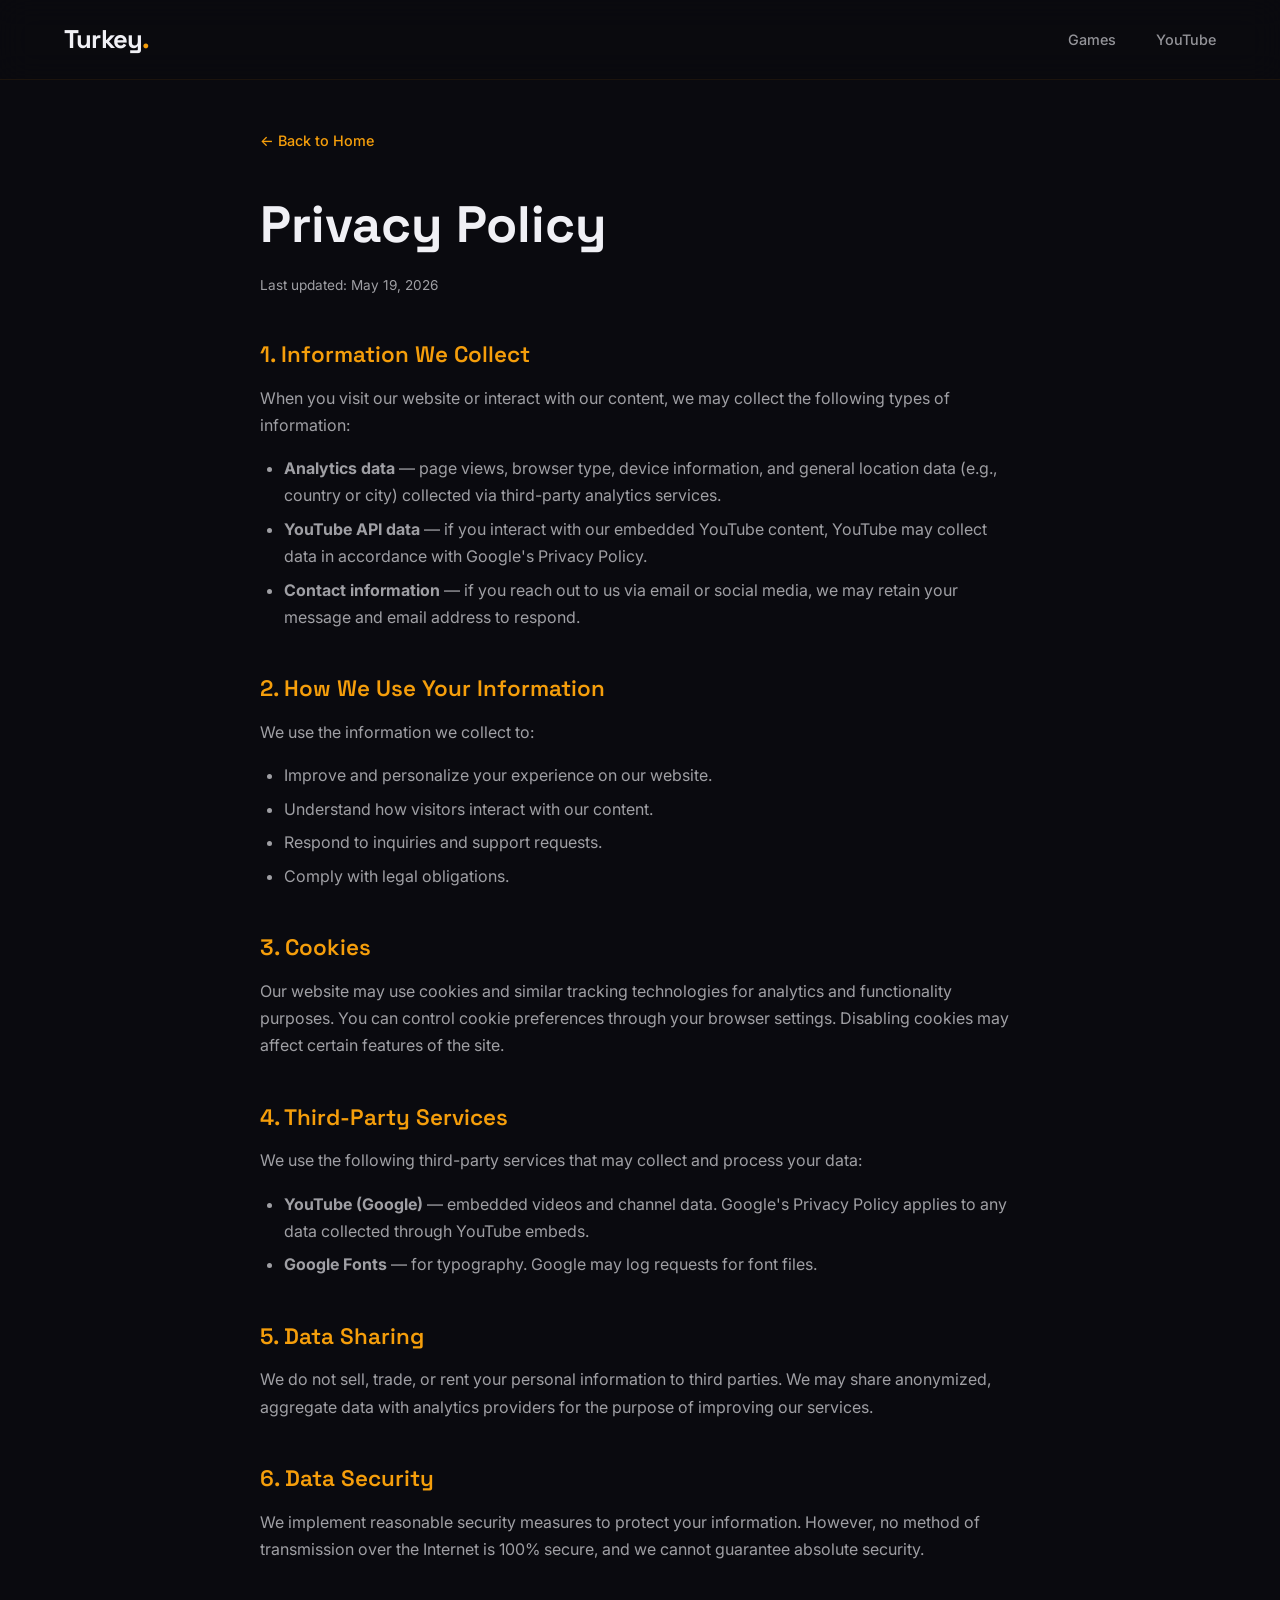
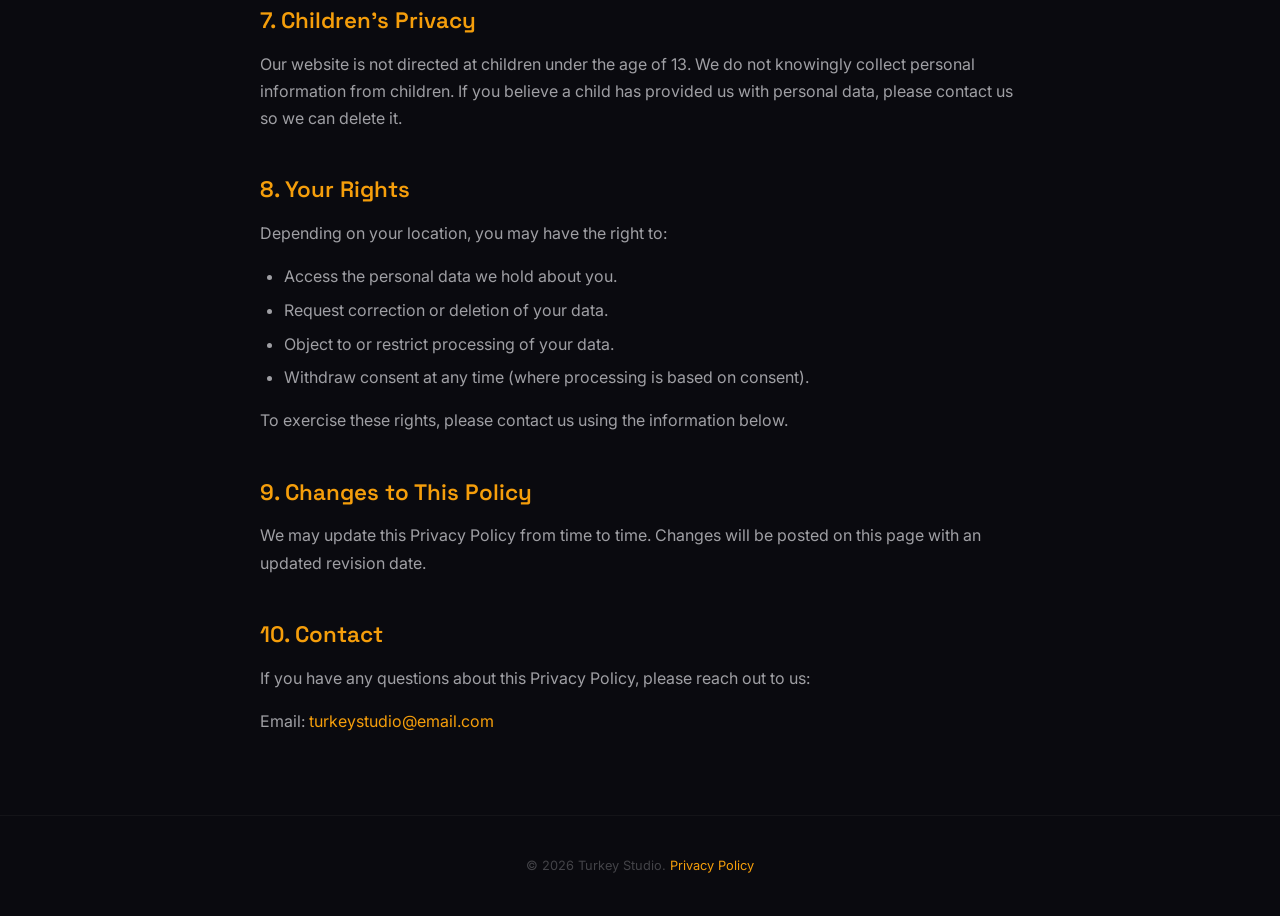
==== privacy-policy.html @ b1a8ad9e "Add files via upload" ====
<!DOCTYPE html>
<html lang="en">
<head>
  <meta charset="UTF-8" />
  <meta name="viewport" content="width=device-width, initial-scale=1.0" />
  <title>Privacy Policy - Turkey Studio</title>
  <link rel="preconnect" href="https://fonts.googleapis.com" />
  <link rel="preconnect" href="https://fonts.gstatic.com" crossorigin />
  <link href="https://fonts.googleapis.com/css2?family=Inter:wght@400;500;600;700;800;900&family=Space+Grotesk:wght@400;500;600;700&display=swap" rel="stylesheet" />
  <link rel="stylesheet" href="style.css" />
</head>
<body>

  <nav id="nav">
    <div class="logo"><a href="index.html" style="text-decoration:none;color:inherit;">Turkey<span>.</span></a></div>
    <div class="nav-links" id="navLinks">
      <a href="index.html#games">Games</a>
      <a href="index.html#youtube">YouTube</a>
    </div>
    <button class="hamburger" id="hamburger" aria-label="Menu">
      <span></span><span></span><span></span>
    </button>
  </nav>

  <section class="legal-section">
    <div class="legal-container">
      <a href="index.html" class="back-link">&larr; Back to Home</a>
      <h1>Privacy Policy</h1>
      <p class="legal-date">Last updated: May 19, 2026</p>

      <h2>1. Information We Collect</h2>
      <p>When you visit our website or interact with our content, we may collect the following types of information:</p>
      <ul>
        <li><strong>Analytics data</strong> &mdash; page views, browser type, device information, and general location data (e.g., country or city) collected via third-party analytics services.</li>
        <li><strong>YouTube API data</strong> &mdash; if you interact with our embedded YouTube content, YouTube may collect data in accordance with Google's Privacy Policy.</li>
        <li><strong>Contact information</strong> &mdash; if you reach out to us via email or social media, we may retain your message and email address to respond.</li>
      </ul>

      <h2>2. How We Use Your Information</h2>
      <p>We use the information we collect to:</p>
      <ul>
        <li>Improve and personalize your experience on our website.</li>
        <li>Understand how visitors interact with our content.</li>
        <li>Respond to inquiries and support requests.</li>
        <li>Comply with legal obligations.</li>
      </ul>

      <h2>3. Cookies</h2>
      <p>Our website may use cookies and similar tracking technologies for analytics and functionality purposes. You can control cookie preferences through your browser settings. Disabling cookies may affect certain features of the site.</p>

      <h2>4. Third-Party Services</h2>
      <p>We use the following third-party services that may collect and process your data:</p>
      <ul>
        <li><strong>YouTube (Google)</strong> &mdash; embedded videos and channel data. Google's Privacy Policy applies to any data collected through YouTube embeds.</li>
        <li><strong>Google Fonts</strong> &mdash; for typography. Google may log requests for font files.</li>
      </ul>

      <h2>5. Data Sharing</h2>
      <p>We do not sell, trade, or rent your personal information to third parties. We may share anonymized, aggregate data with analytics providers for the purpose of improving our services.</p>

      <h2>6. Data Security</h2>
      <p>We implement reasonable security measures to protect your information. However, no method of transmission over the Internet is 100% secure, and we cannot guarantee absolute security.</p>

      <h2>7. Children's Privacy</h2>
      <p>Our website is not directed at children under the age of 13. We do not knowingly collect personal information from children. If you believe a child has provided us with personal data, please contact us so we can delete it.</p>

      <h2>8. Your Rights</h2>
      <p>Depending on your location, you may have the right to:</p>
      <ul>
        <li>Access the personal data we hold about you.</li>
        <li>Request correction or deletion of your data.</li>
        <li>Object to or restrict processing of your data.</li>
        <li>Withdraw consent at any time (where processing is based on consent).</li>
      </ul>
      <p>To exercise these rights, please contact us using the information below.</p>

      <h2>9. Changes to This Policy</h2>
      <p>We may update this Privacy Policy from time to time. Changes will be posted on this page with an updated revision date.</p>

      <h2>10. Contact</h2>
      <p>If you have any questions about this Privacy Policy, please reach out to us:</p>
      <p class="contact-info">Email: <a href="mailto:turkeystudio@email.com">turkeystudio@email.com</a></p>
    </div>
  </section>

  <footer>
    &copy; <span id="year"></span> Turkey Studio. <a href="privacy-policy.html">Privacy Policy</a>
  </footer>

  <script>
    const nav = document.getElementById('nav');
    window.addEventListener('scroll', () => {
      nav.classList.toggle('scrolled', window.scrollY > 40);
    });

    const hamburger = document.getElementById('hamburger');
    const navLinks = document.getElementById('navLinks');
    hamburger.addEventListener('click', () => {
      hamburger.classList.toggle('active');
      navLinks.classList.toggle('open');
    });
    navLinks.querySelectorAll('a').forEach(link => {
      link.addEventListener('click', () => {
        hamburger.classList.remove('active');
        navLinks.classList.remove('open');
      });
    });

    document.getElementById('year').textContent = new Date().getFullYear();
  </script>
</body>
</html>
---- style.css ----
*, *::before, *::after { margin: 0; padding: 0; box-sizing: border-box; }
html { scroll-behavior: smooth; }
body {
  font-family: 'Inter', sans-serif;
  background: #0a0a0f;
  color: #f0f0f5;
  overflow-x: hidden;
  line-height: 1.6;
}
::selection { background: #f59e0b; color: #0a0a0f; }

::-webkit-scrollbar { width: 8px; }
::-webkit-scrollbar-track { background: #0a0a0f; }
::-webkit-scrollbar-thumb { background: #f59e0b; border-radius: 4px; }

#particles {
  position: fixed;
  top: 0; left: 0;
  width: 100vw;
  height: 100vh;
  pointer-events: none;
  z-index: 0;
}

nav {
  position: fixed;
  top: 0; left: 0; right: 0;
  z-index: 100;
  display: flex;
  align-items: center;
  justify-content: space-between;
  padding: 1.2rem 5%;
  background: rgba(10,10,15,0.7);
  backdrop-filter: blur(16px);
  -webkit-backdrop-filter: blur(16px);
  border-bottom: 1px solid rgba(245,158,11,0.08);
  transition: background 0.3s;
}
nav.scrolled { background: rgba(10,10,15,0.95); }
.logo {
  font-family: 'Space Grotesk', sans-serif;
  font-size: 1.6rem;
  font-weight: 700;
  letter-spacing: -0.03em;
}
.logo span { color: #f59e0b; }
.nav-links { display: flex; gap: 2.5rem; align-items: center; }
.nav-links a {
  color: rgba(240,240,245,0.6);
  text-decoration: none;
  font-size: 0.9rem;
  font-weight: 500;
  transition: color 0.25s;
  position: relative;
}
.nav-links a::after {
  content: '';
  position: absolute;
  bottom: -4px; left: 0;
  width: 0; height: 2px;
  background: #f59e0b;
  transition: width 0.3s;
}
.nav-links a:hover { color: #f0f0f5; }
.nav-links a:hover::after { width: 100%; }

.hamburger { display: none; flex-direction: column; gap: 5px; cursor: pointer; background: none; border: none; }
.hamburger span {
  width: 26px; height: 2px;
  background: #f0f0f5;
  border-radius: 2px;
  transition: 0.3s;
}

section { position: relative; z-index: 1; padding: 6rem 5%; }
.section-label {
  display: inline-block;
  font-size: 0.75rem;
  font-weight: 600;
  letter-spacing: 0.15em;
  text-transform: uppercase;
  color: #f59e0b;
  margin-bottom: 0.75rem;
  border: 1px solid rgba(245,158,11,0.2);
  padding: 0.3rem 0.9rem;
  border-radius: 100px;
}
.section-title {
  font-family: 'Space Grotesk', sans-serif;
  font-size: clamp(2rem, 5vw, 3.2rem);
  font-weight: 700;
  line-height: 1.15;
  margin-bottom: 1rem;
}
.section-sub {
  color: rgba(240,240,245,0.55);
  font-size: 1.05rem;
  max-width: 560px;
  margin-bottom: 3rem;
}

.hero {
  min-height: 100vh;
  display: flex;
  flex-direction: column;
  justify-content: center;
  padding: 0 5%;
  position: relative;
  z-index: 1;
}
.hero h1 {
  font-family: 'Space Grotesk', sans-serif;
  font-size: clamp(2.8rem, 10vw, 6rem);
  font-weight: 800;
  line-height: 1.05;
  letter-spacing: -0.04em;
  margin-bottom: 1.2rem;
}
.hero h1 span { color: #f59e0b; }
.hero p {
  font-size: 1.1rem;
  color: rgba(240,240,245,0.55);
  max-width: 520px;
  margin-bottom: 2.5rem;
}
.hero-btns { display: flex; gap: 1rem; flex-wrap: wrap; }
.btn {
  display: inline-flex;
  align-items: center;
  gap: 0.5rem;
  text-decoration: none;
  font-weight: 600;
  font-size: 0.9rem;
  padding: 0.85rem 2rem;
  border-radius: 100px;
  transition: transform 0.25s, box-shadow 0.25s;
  border: none;
  cursor: pointer;
}
.btn:hover { transform: translateY(-2px); }
.btn-primary {
  background: #f59e0b;
  color: #0a0a0f;
}
.btn-primary:hover { box-shadow: 0 0 32px rgba(245,158,11,0.3); }
.btn-outline {
  background: transparent;
  color: #f0f0f5;
  border: 1px solid rgba(240,240,245,0.15);
}
.btn-outline:hover { border-color: #f59e0b; box-shadow: 0 0 24px rgba(245,158,11,0.12); }

.hero-scroll {
  position: absolute;
  bottom: 2rem;
  left: 50%;
  transform: translateX(-50%);
  display: flex;
  flex-direction: column;
  align-items: center;
  gap: 0.5rem;
  color: rgba(240,240,245,0.25);
  font-size: 0.7rem;
  letter-spacing: 0.2em;
  text-transform: uppercase;
  animation: float 2.5s infinite;
}
.hero-scroll .arrow { font-size: 1.2rem; }
@keyframes float {
  0%, 100% { transform: translateX(-50%) translateY(0); }
  50% { transform: translateX(-50%) translateY(8px); }
}

.games-section {
  background: linear-gradient(180deg, #0a0a0f 0%, #0f0f1a 100%);
  text-align: center;
}
.coming-soon {
  display: flex;
  flex-direction: column;
  align-items: center;
  gap: 1.5rem;
  padding: 3rem 1rem;
}
.coming-soon .icon {
  font-size: 4rem;
  animation: pulse-glow 2s infinite;
}
@keyframes pulse-glow {
  0%, 100% { transform: scale(1); opacity: 0.7; }
  50% { transform: scale(1.1); opacity: 1; }
}
.coming-soon h3 {
  font-family: 'Space Grotesk', sans-serif;
  font-size: 2.4rem;
  font-weight: 700;
  color: #f59e0b;
}
.coming-soon .bar {
  width: 120px;
  height: 3px;
  background: rgba(245,158,11,0.15);
  border-radius: 4px;
  overflow: hidden;
  position: relative;
}
.coming-soon .bar::after {
  content: '';
  position: absolute;
  top: 0; left: -100%;
  width: 100%;
  height: 100%;
  background: #f59e0b;
  border-radius: 4px;
  animation: bar-load 2.4s infinite ease-in-out;
}
@keyframes bar-load {
  0% { left: -100%; }
  100% { left: 100%; }
}

.youtube-section {
  text-align: center;
  background: linear-gradient(135deg, rgba(245,158,11,0.04), transparent);
}
.youtube-section .section-sub { margin-left: auto; margin-right: auto; }
.youtube-card {
  display: inline-flex;
  align-items: center;
  gap: 1.2rem;
  background: rgba(255,255,255,0.03);
  border: 1px solid rgba(255,255,255,0.06);
  border-radius: 20px;
  padding: 1.2rem 2rem 1.2rem 1.5rem;
  text-decoration: none;
  color: #f0f0f5;
  transition: transform 0.3s, border-color 0.3s, box-shadow 0.3s;
  margin-top: 0.5rem;
}
.youtube-card:hover {
  transform: scale(1.04);
  border-color: #ff0033;
  box-shadow: 0 0 40px rgba(255,0,51,0.12);
}
.youtube-icon {
  width: 48px; height: 48px;
  background: #ff0033;
  border-radius: 14px;
  display: flex;
  align-items: center;
  justify-content: center;
  font-size: 1.4rem;
  flex-shrink: 0;
}
.youtube-card .info { text-align: left; }
.youtube-card .info .handle {
  font-weight: 700;
  font-size: 1.05rem;
}
.youtube-card .info .sub {
  font-size: 0.8rem;
  color: rgba(240,240,245,0.4);
}

footer {
  position: relative;
  z-index: 1;
  text-align: center;
  padding: 2.5rem 5%;
  border-top: 1px solid rgba(255,255,255,0.04);
  color: rgba(240,240,245,0.25);
  font-size: 0.8rem;
}
footer a { color: #f59e0b; text-decoration: none; }

.legal-section {
  min-height: 100vh;
  padding: 8rem 5% 4rem;
  position: relative;
  z-index: 1;
}
.legal-container {
  max-width: 760px;
  margin: 0 auto;
}
.legal-container h1 {
  font-family: 'Space Grotesk', sans-serif;
  font-size: clamp(2rem, 5vw, 3.2rem);
  font-weight: 700;
  margin-bottom: 0.5rem;
}
.legal-container h2 {
  font-family: 'Space Grotesk', sans-serif;
  font-size: 1.4rem;
  font-weight: 600;
  color: #f59e0b;
  margin-top: 2.5rem;
  margin-bottom: 0.75rem;
}
.legal-container p {
  color: rgba(240,240,245,0.65);
  line-height: 1.7;
  margin-bottom: 1rem;
}
.legal-container ul {
  color: rgba(240,240,245,0.65);
  padding-left: 1.5rem;
  margin-bottom: 1rem;
  line-height: 1.7;
}
.legal-container ul li { margin-bottom: 0.4rem; }
.legal-date {
  font-size: 0.85rem;
  color: rgba(240,240,245,0.35);
  margin-bottom: 2rem;
}
.back-link {
  display: inline-block;
  color: #f59e0b;
  text-decoration: none;
  font-size: 0.9rem;
  font-weight: 500;
  margin-bottom: 2rem;
  transition: opacity 0.25s;
}
.back-link:hover { opacity: 0.7; }
.contact-info a { color: #f59e0b; text-decoration: none; }
.contact-info a:hover { text-decoration: underline; }

.fade-up {
  opacity: 0;
  transform: translateY(40px);
  transition: opacity 0.8s ease, transform 0.8s ease;
}
.fade-up.visible {
  opacity: 1;
  transform: translateY(0);
}
.fade-up.delay-1 { transition-delay: 0.1s; }
.fade-up.delay-2 { transition-delay: 0.2s; }
.fade-up.delay-3 { transition-delay: 0.3s; }
.fade-up.delay-4 { transition-delay: 0.4s; }

@media (max-width: 768px) {
  .nav-links { display: none; flex-direction: column; position: absolute; top: 100%; left: 0; right: 0; background: rgba(10,10,15,0.98); padding: 2rem; gap: 1.5rem; border-bottom: 1px solid rgba(255,255,255,0.04); }
  .nav-links.open { display: flex; }
  .hamburger { display: flex; }
  .hamburger.active span:nth-child(1) { transform: rotate(45deg) translate(5px, 5px); }
  .hamburger.active span:nth-child(2) { opacity: 0; }
  .hamburger.active span:nth-child(3) { transform: rotate(-45deg) translate(5px, -5px); }
  .hero h1 { font-size: clamp(2.2rem, 12vw, 3.5rem); }
  .youtube-card { flex-direction: column; text-align: center; padding: 1.5rem 2rem; }
  .youtube-card .info { text-align: center; }
}
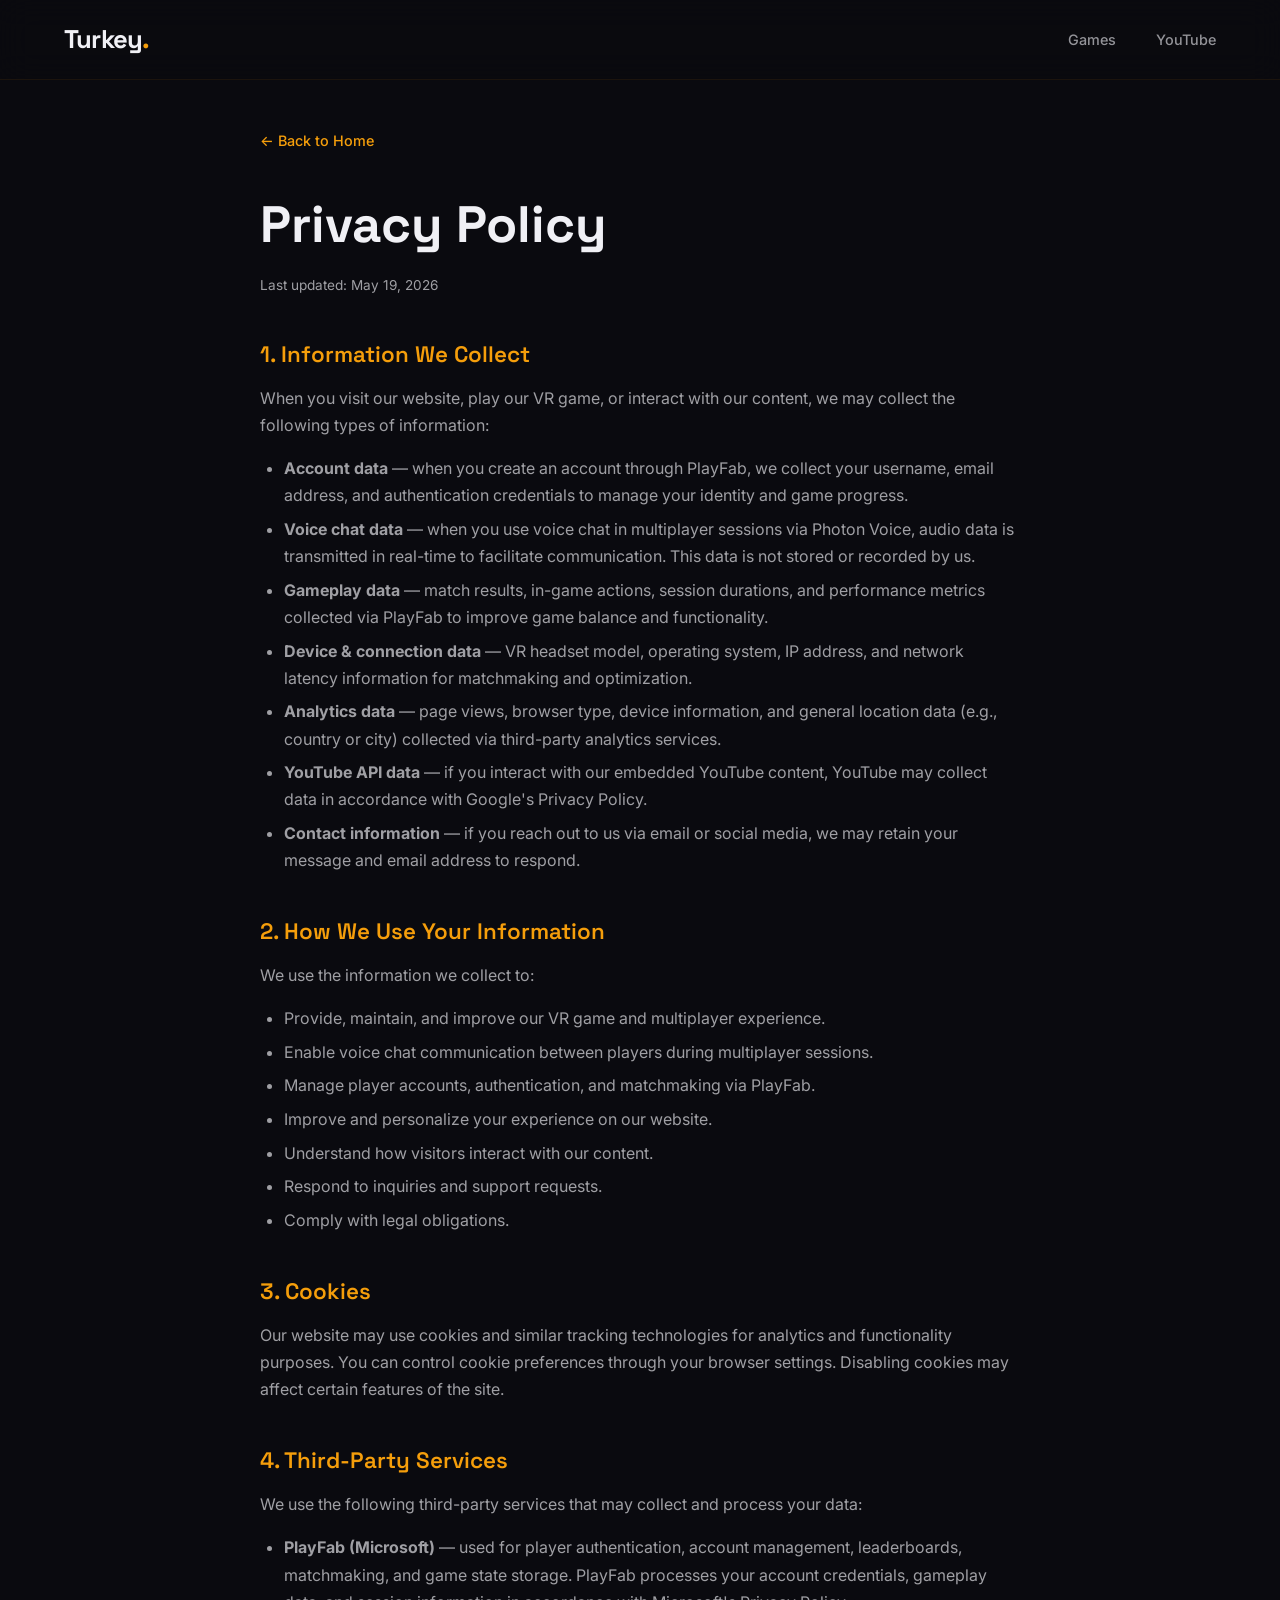
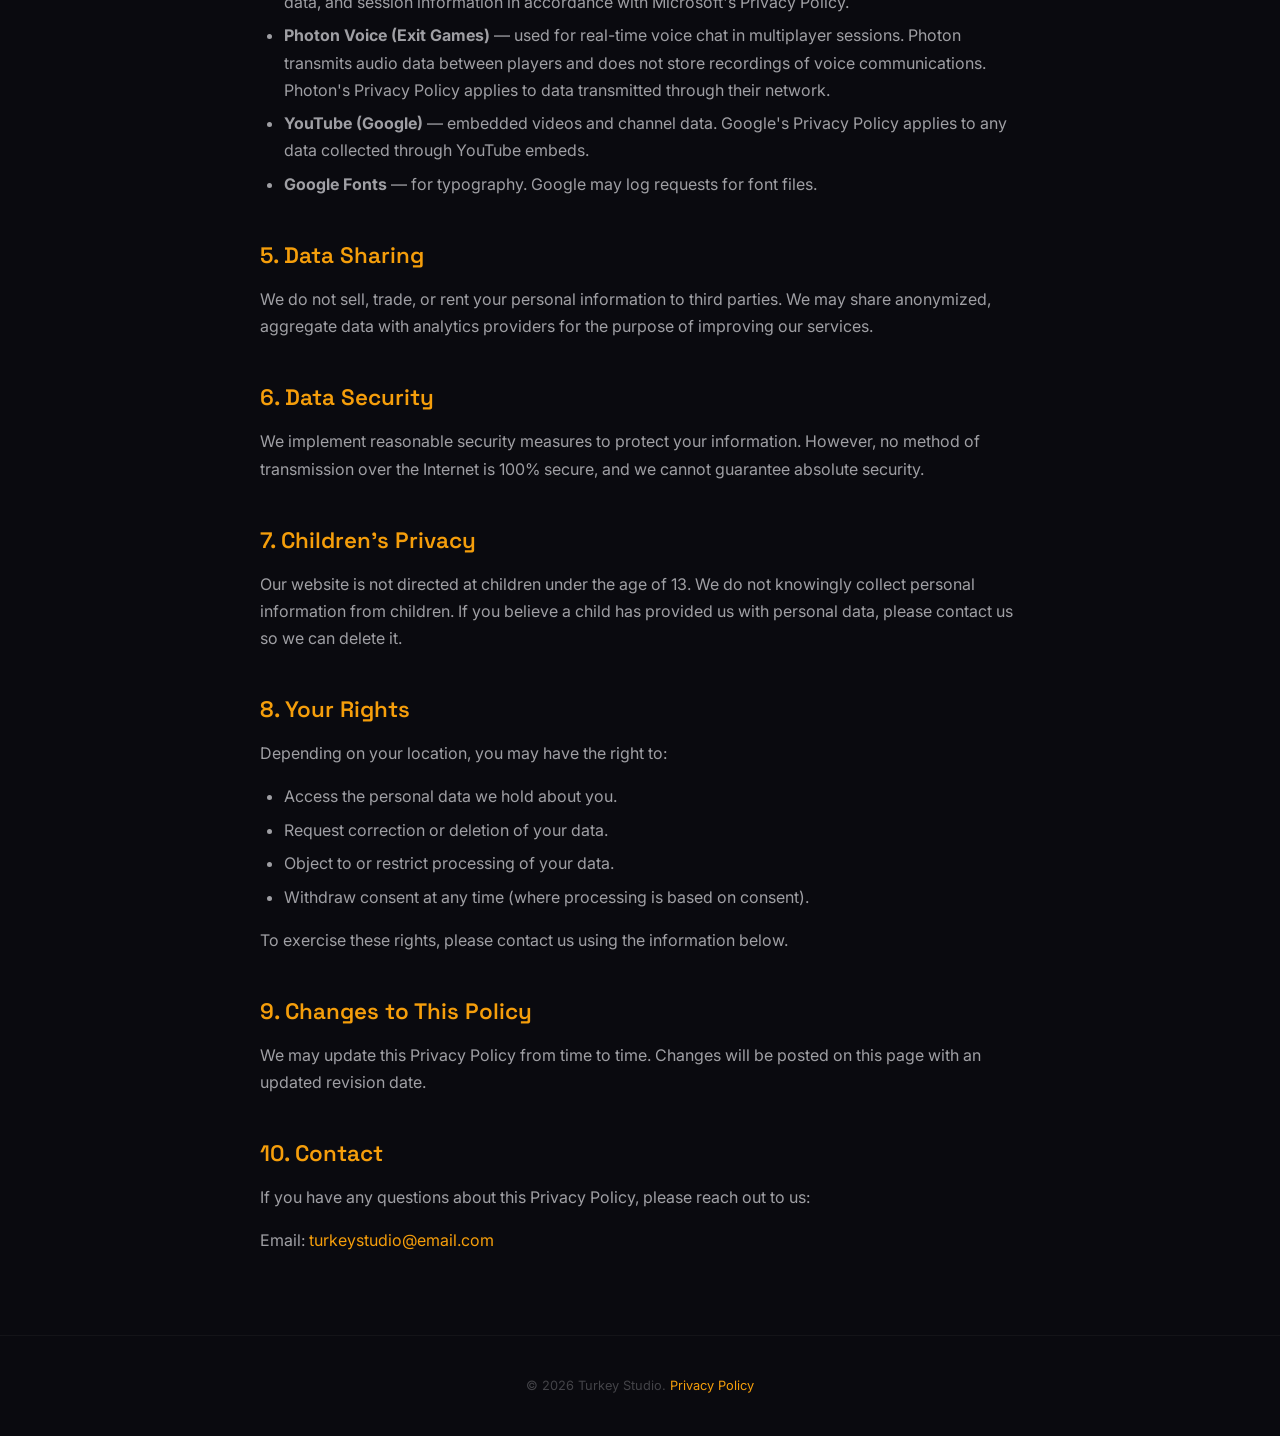
==== commit fbcbac03: "Add files via upload" ====
--- a/privacy-policy.html
+++ b/privacy-policy.html
@@ -29,8 +29,12 @@
       <p class="legal-date">Last updated: May 19, 2026</p>
 
       <h2>1. Information We Collect</h2>
-      <p>When you visit our website or interact with our content, we may collect the following types of information:</p>
+      <p>When you visit our website, play our VR game, or interact with our content, we may collect the following types of information:</p>
       <ul>
+        <li><strong>Account data</strong> &mdash; when you create an account through PlayFab, we collect your username, email address, and authentication credentials to manage your identity and game progress.</li>
+        <li><strong>Voice chat data</strong> &mdash; when you use voice chat in multiplayer sessions via Photon Voice, audio data is transmitted in real-time to facilitate communication. This data is not stored or recorded by us.</li>
+        <li><strong>Gameplay data</strong> &mdash; match results, in-game actions, session durations, and performance metrics collected via PlayFab to improve game balance and functionality.</li>
+        <li><strong>Device &amp; connection data</strong> &mdash; VR headset model, operating system, IP address, and network latency information for matchmaking and optimization.</li>
         <li><strong>Analytics data</strong> &mdash; page views, browser type, device information, and general location data (e.g., country or city) collected via third-party analytics services.</li>
         <li><strong>YouTube API data</strong> &mdash; if you interact with our embedded YouTube content, YouTube may collect data in accordance with Google's Privacy Policy.</li>
         <li><strong>Contact information</strong> &mdash; if you reach out to us via email or social media, we may retain your message and email address to respond.</li>
@@ -39,6 +43,9 @@
       <h2>2. How We Use Your Information</h2>
       <p>We use the information we collect to:</p>
       <ul>
+        <li>Provide, maintain, and improve our VR game and multiplayer experience.</li>
+        <li>Enable voice chat communication between players during multiplayer sessions.</li>
+        <li>Manage player accounts, authentication, and matchmaking via PlayFab.</li>
         <li>Improve and personalize your experience on our website.</li>
         <li>Understand how visitors interact with our content.</li>
         <li>Respond to inquiries and support requests.</li>
@@ -51,6 +58,8 @@
       <h2>4. Third-Party Services</h2>
       <p>We use the following third-party services that may collect and process your data:</p>
       <ul>
+        <li><strong>PlayFab (Microsoft)</strong> &mdash; used for player authentication, account management, leaderboards, matchmaking, and game state storage. PlayFab processes your account credentials, gameplay data, and session information in accordance with Microsoft's Privacy Policy.</li>
+        <li><strong>Photon Voice (Exit Games)</strong> &mdash; used for real-time voice chat in multiplayer sessions. Photon transmits audio data between players and does not store recordings of voice communications. Photon's Privacy Policy applies to data transmitted through their network.</li>
         <li><strong>YouTube (Google)</strong> &mdash; embedded videos and channel data. Google's Privacy Policy applies to any data collected through YouTube embeds.</li>
         <li><strong>Google Fonts</strong> &mdash; for typography. Google may log requests for font files.</li>
       </ul>
